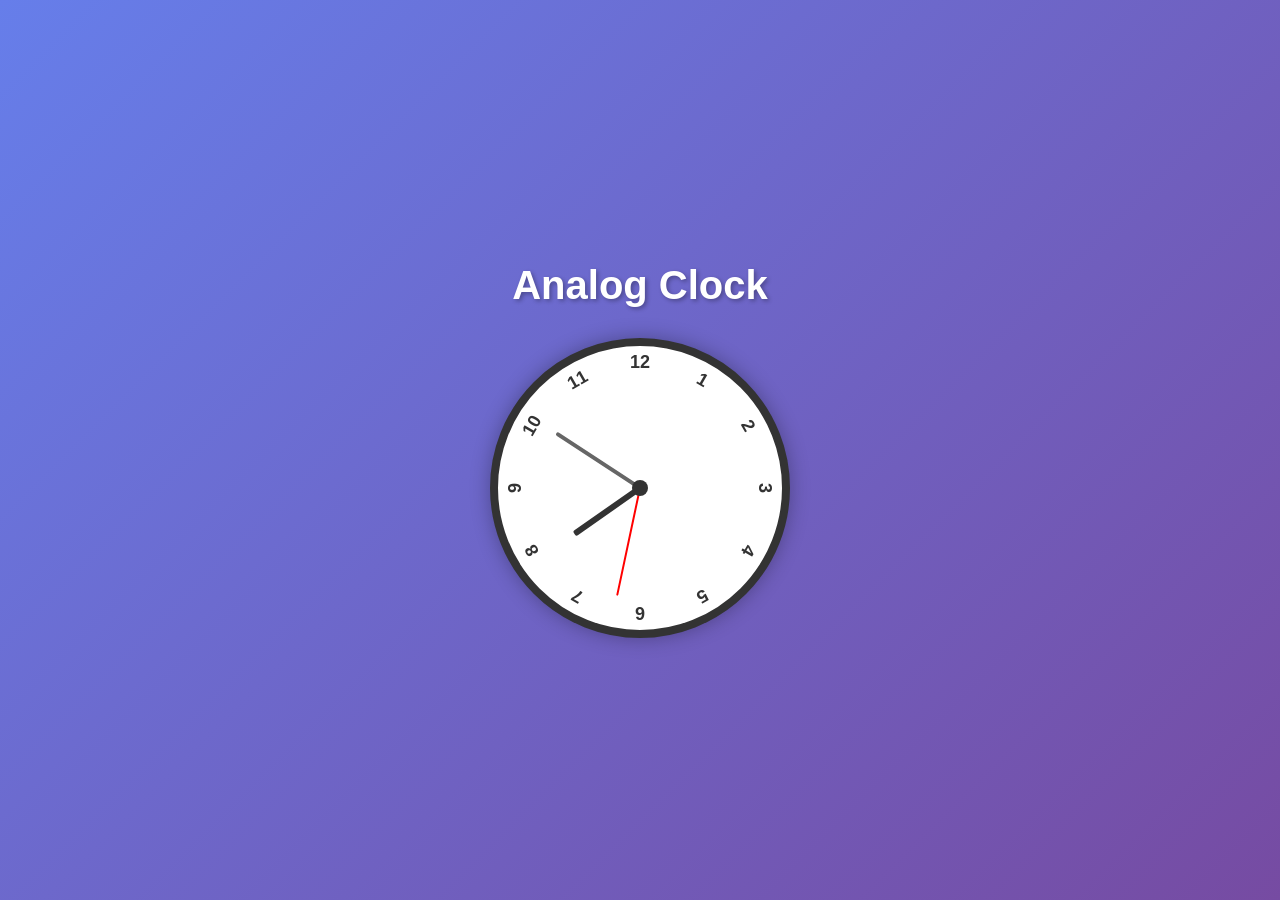
==== Analog Clock/index.html @ 7bc42119 "analog clock final" ====
<!DOCTYPE html>
<html lang="en">
<head>
    <meta charset="UTF-8">
    <meta name="viewport" content="width=device-width, initial-scale=1.0">
    <title>Analog Clock</title>
    <link rel="stylesheet" href="style.css">
</head>
<body>
    <div class="container">
        <h1>Analog Clock</h1>
        <div class="clock">
            <div class="clock-face">
                <!-- Clock numbers -->
                <div class="number" style="--rotation: 0deg">12</div>
                <div class="number" style="--rotation: 30deg">1</div>
                <div class="number" style="--rotation: 60deg">2</div>
                <div class="number" style="--rotation: 90deg">3</div>
                <div class="number" style="--rotation: 120deg">4</div>
                <div class="number" style="--rotation: 150deg">5</div>
                <div class="number" style="--rotation: 180deg">6</div>
                <div class="number" style="--rotation: 210deg">7</div>
                <div class="number" style="--rotation: 240deg">8</div>
                <div class="number" style="--rotation: 270deg">9</div>
                <div class="number" style="--rotation: 300deg">10</div>
                <div class="number" style="--rotation: 330deg">11</div>
                
                <!-- Clock hands -->
                <div class="hand hour-hand" id="hourHand"></div>
                <div class="hand minute-hand" id="minuteHand"></div>
                <div class="hand second-hand" id="secondHand"></div>
                
                <!-- Center dot -->
                <div class="center-dot"></div>
            </div>
        </div>
    </div>
    
    <script src="script.js"></script>
</body>
</html>
---- Analog Clock/style.css ----
/* Reset and basic styling */
* {
    margin: 0;
    padding: 0;
    box-sizing: border-box;
}

body {
    font-family: Arial, sans-serif;
    background: linear-gradient(135deg, #667eea 0%, #764ba2 100%);
    min-height: 100vh;
    display: flex;
    justify-content: center;
    align-items: center;
}

.container {
    text-align: center;
}

h1 {
    color: white;
    margin-bottom: 30px;
    font-size: 2.5rem;
    text-shadow: 2px 2px 4px rgba(0,0,0,0.3);
}

/* Clock container */
.clock {
    width: 300px;
    height: 300px;
    margin: 0 auto;
}

/* Clock face */
.clock-face {
    width: 100%;
    height: 100%;
    border: 8px solid #333;
    border-radius: 50%;
    background: white;
    position: relative;
    box-shadow: 0 0 20px rgba(0,0,0,0.3);
}

/* Clock numbers */
.number {
    position: absolute;
    width: 30px;
    height: 30px;
    display: flex;
    justify-content: center;
    align-items: center;
    font-weight: bold;
    font-size: 18px;
    color: #333;
    top: 50%;
    left: 50%;
    transform-origin: 8 8;
    transform: translate(-50%, -50%) rotate(var(--rotation)) translateY(-125px);
    border: 1px solid #0000;
}

/* Clock hands */
.hand {
    position: absolute;
    background: #333;
    transform-origin: bottom center;
    border-radius: 2px;
    left: 50%;
    bottom: 50%;
    transform: translateX(-50%);
}

.hour-hand {
    width: 6px;
    height: 80px;
    background: #333;
}

.minute-hand {
    width: 4px;
    height: 100px;
    background: #666;
}

.second-hand {
    width: 2px;
    height: 110px;
    background: #ff0000;
}

/* Center dot */
.center-dot {
    position: absolute;
    width: 16px;
    height: 16px;
    background: #333;
    border-radius: 50%;
    top: 50%;
    left: 50%;
    transform: translate(-50%, -50%);
    z-index: 10;
}

/* Responsive design */
@media (max-width: 400px) {
    .clock {
        width: 250px;
        height: 250px;
    }

    .number {
        transform: translate(-50%, -50%) rotate(var(--rotation)) translateY(-100px);
    }

    .hour-hand {
        height: 65px;
    }

    .minute-hand {
        height: 85px;
    }

    .second-hand {
        height: 95px;
    }
}
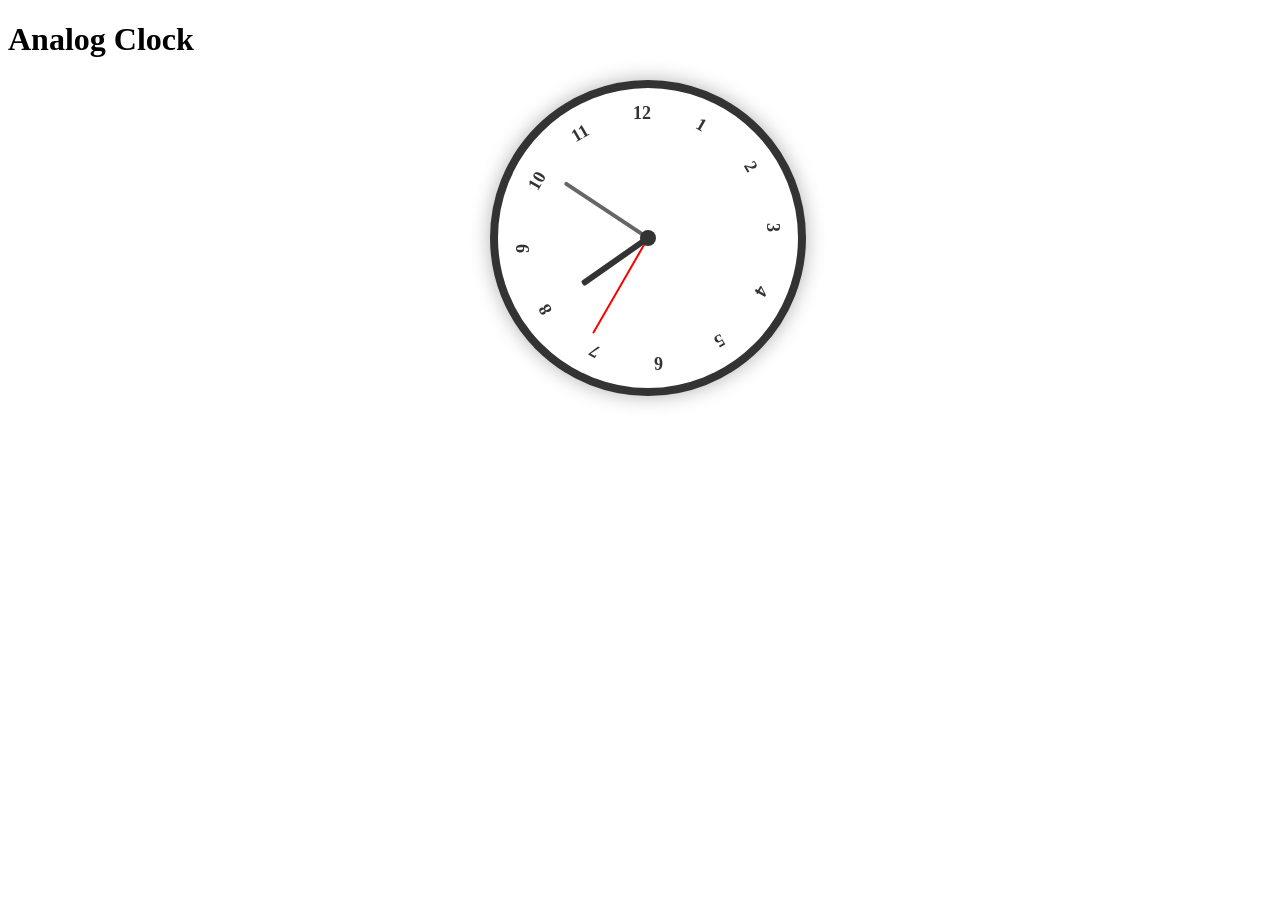
==== commit 7665e4db: "optimize code" ====
--- a/Analog Clock/index.html
+++ b/Analog Clock/index.html
@@ -1,11 +1,13 @@
 <!DOCTYPE html>
 <html lang="en">
+
 <head>
     <meta charset="UTF-8">
     <meta name="viewport" content="width=device-width, initial-scale=1.0">
     <title>Analog Clock</title>
     <link rel="stylesheet" href="style.css">
 </head>
+
 <body>
     <div class="container">
         <h1>Analog Clock</h1>
@@ -24,18 +26,19 @@
                 <div class="number" style="--rotation: 270deg">9</div>
                 <div class="number" style="--rotation: 300deg">10</div>
                 <div class="number" style="--rotation: 330deg">11</div>
-                
+
                 <!-- Clock hands -->
                 <div class="hand hour-hand" id="hourHand"></div>
                 <div class="hand minute-hand" id="minuteHand"></div>
                 <div class="hand second-hand" id="secondHand"></div>
-                
+
                 <!-- Center dot -->
                 <div class="center-dot"></div>
             </div>
         </div>
     </div>
-    
+
     <script src="script.js"></script>
 </body>
+
 </html>
--- a/Analog Clock/style.css
+++ b/Analog Clock/style.css
@@ -1,128 +1,74 @@
-/* Reset and basic styling */
-* {
-    margin: 0;
-    padding: 0;
-    box-sizing: border-box;
-}
-
-body {
-    font-family: Arial, sans-serif;
-    background: linear-gradient(135deg, #667eea 0%, #764ba2 100%);
-    min-height: 100vh;
-    display: flex;
-    justify-content: center;
-    align-items: center;
-}
-
-.container {
-    text-align: center;
-}
-
-h1 {
-    color: white;
-    margin-bottom: 30px;
-    font-size: 2.5rem;
-    text-shadow: 2px 2px 4px rgba(0,0,0,0.3);
-}
-
 /* Clock container */
 .clock {
-    width: 300px;
-    height: 300px;
-    margin: 0 auto;
+	width: 300px;
+	height: 300px;
+	margin: 0 auto;
 }
 
 /* Clock face */
 .clock-face {
-    width: 100%;
-    height: 100%;
-    border: 8px solid #333;
-    border-radius: 50%;
-    background: white;
-    position: relative;
-    box-shadow: 0 0 20px rgba(0,0,0,0.3);
+	width: 100%;
+	height: 100%;
+	border: 8px solid #333;
+	border-radius: 50%;
+	background: white;
+	position: relative;
+	box-shadow: 0 0 20px rgba(0, 0, 0, 0.3);
 }
 
 /* Clock numbers */
 .number {
-    position: absolute;
-    width: 30px;
-    height: 30px;
-    display: flex;
-    justify-content: center;
-    align-items: center;
-    font-weight: bold;
-    font-size: 18px;
-    color: #333;
-    top: 50%;
-    left: 50%;
-    transform-origin: 8 8;
-    transform: translate(-50%, -50%) rotate(var(--rotation)) translateY(-125px);
-    border: 1px solid #0000;
+	position: absolute;
+	width: 30px;
+	height: 30px;
+	font-weight: bold;
+	font-size: 18px;
+	color: #333;
+	top: 50%;
+	left: 50%;
+	transform-origin: 8 8;
+	transform: translate(-50%, -50%) rotate(var(--rotation)) translateY(-120px);
 }
 
 /* Clock hands */
 .hand {
-    position: absolute;
-    background: #333;
-    transform-origin: bottom center;
-    border-radius: 2px;
-    left: 50%;
-    bottom: 50%;
-    transform: translateX(-50%);
+	position: absolute;
+	background: #333;
+	transform-origin: bottom center;
+	border-radius: 2px;
+	left: 50%;
+	bottom: 50%;
+	transform: translateX(-50%);
+	transition: transform 0.1s ease-in-out;
 }
 
 .hour-hand {
-    width: 6px;
-    height: 80px;
-    background: #333;
+	width: 6px;
+	height: 80px;
+	background: #333;
 }
 
 .minute-hand {
-    width: 4px;
-    height: 100px;
-    background: #666;
+	width: 4px;
+	height: 100px;
+	background: #666;
 }
 
 .second-hand {
-    width: 2px;
-    height: 110px;
-    background: #ff0000;
+	width: 2px;
+	height: 110px;
+	background: #ff0000;
 }
 
 /* Center dot */
 .center-dot {
-    position: absolute;
-    width: 16px;
-    height: 16px;
-    background: #333;
-    border-radius: 50%;
-    top: 50%;
-    left: 50%;
-    transform: translate(-50%, -50%);
-    z-index: 10;
+	position: absolute;
+	width: 16px;
+	height: 16px;
+	background: #333;
+	border-radius: 50%;
+	top: 50%;
+	left: 50%;
+	transform: translate(-50%, -50%);
+	z-index: 10;
 }
-
-/* Responsive design */
-@media (max-width: 400px) {
-    .clock {
-        width: 250px;
-        height: 250px;
-    }
-
-    .number {
-        transform: translate(-50%, -50%) rotate(var(--rotation)) translateY(-100px);
-    }
-
-    .hour-hand {
-        height: 65px;
-    }
-
-    .minute-hand {
-        height: 85px;
-    }
-
-    .second-hand {
-        height: 95px;
-    }
-}
